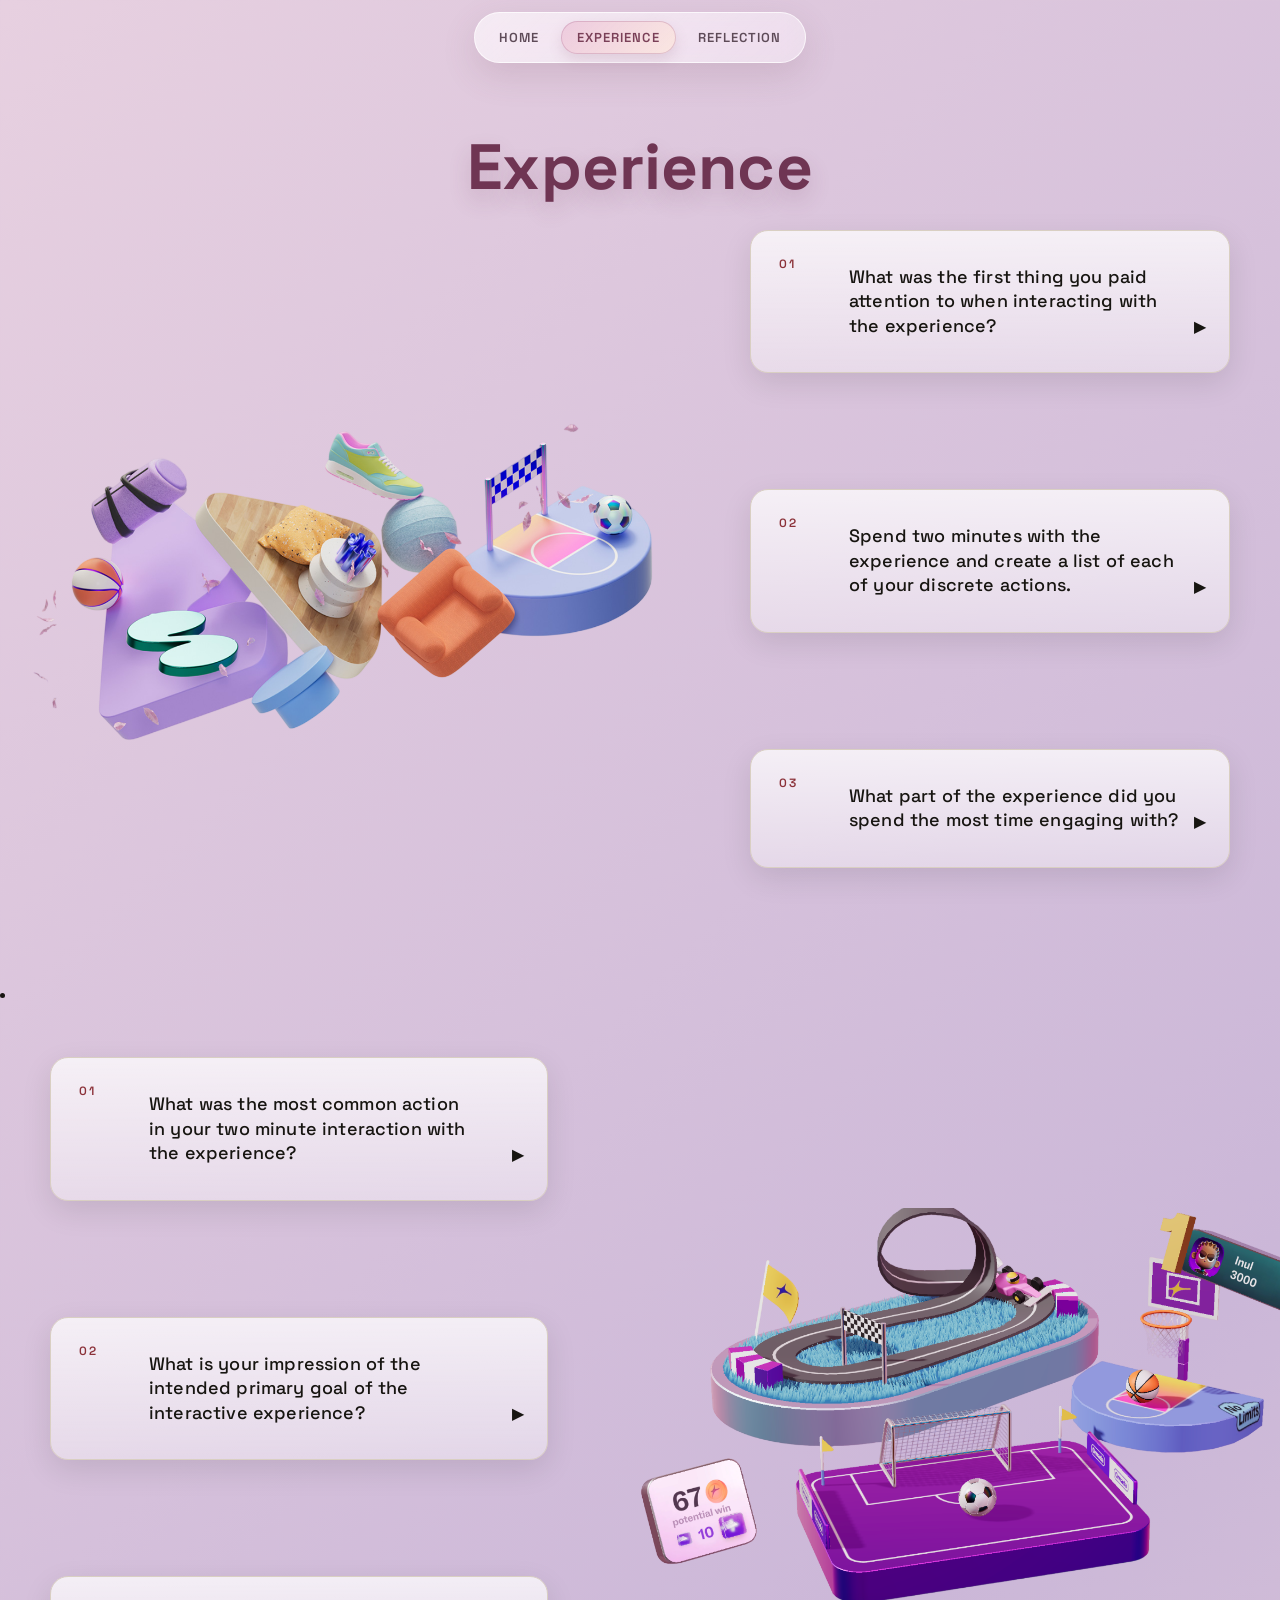
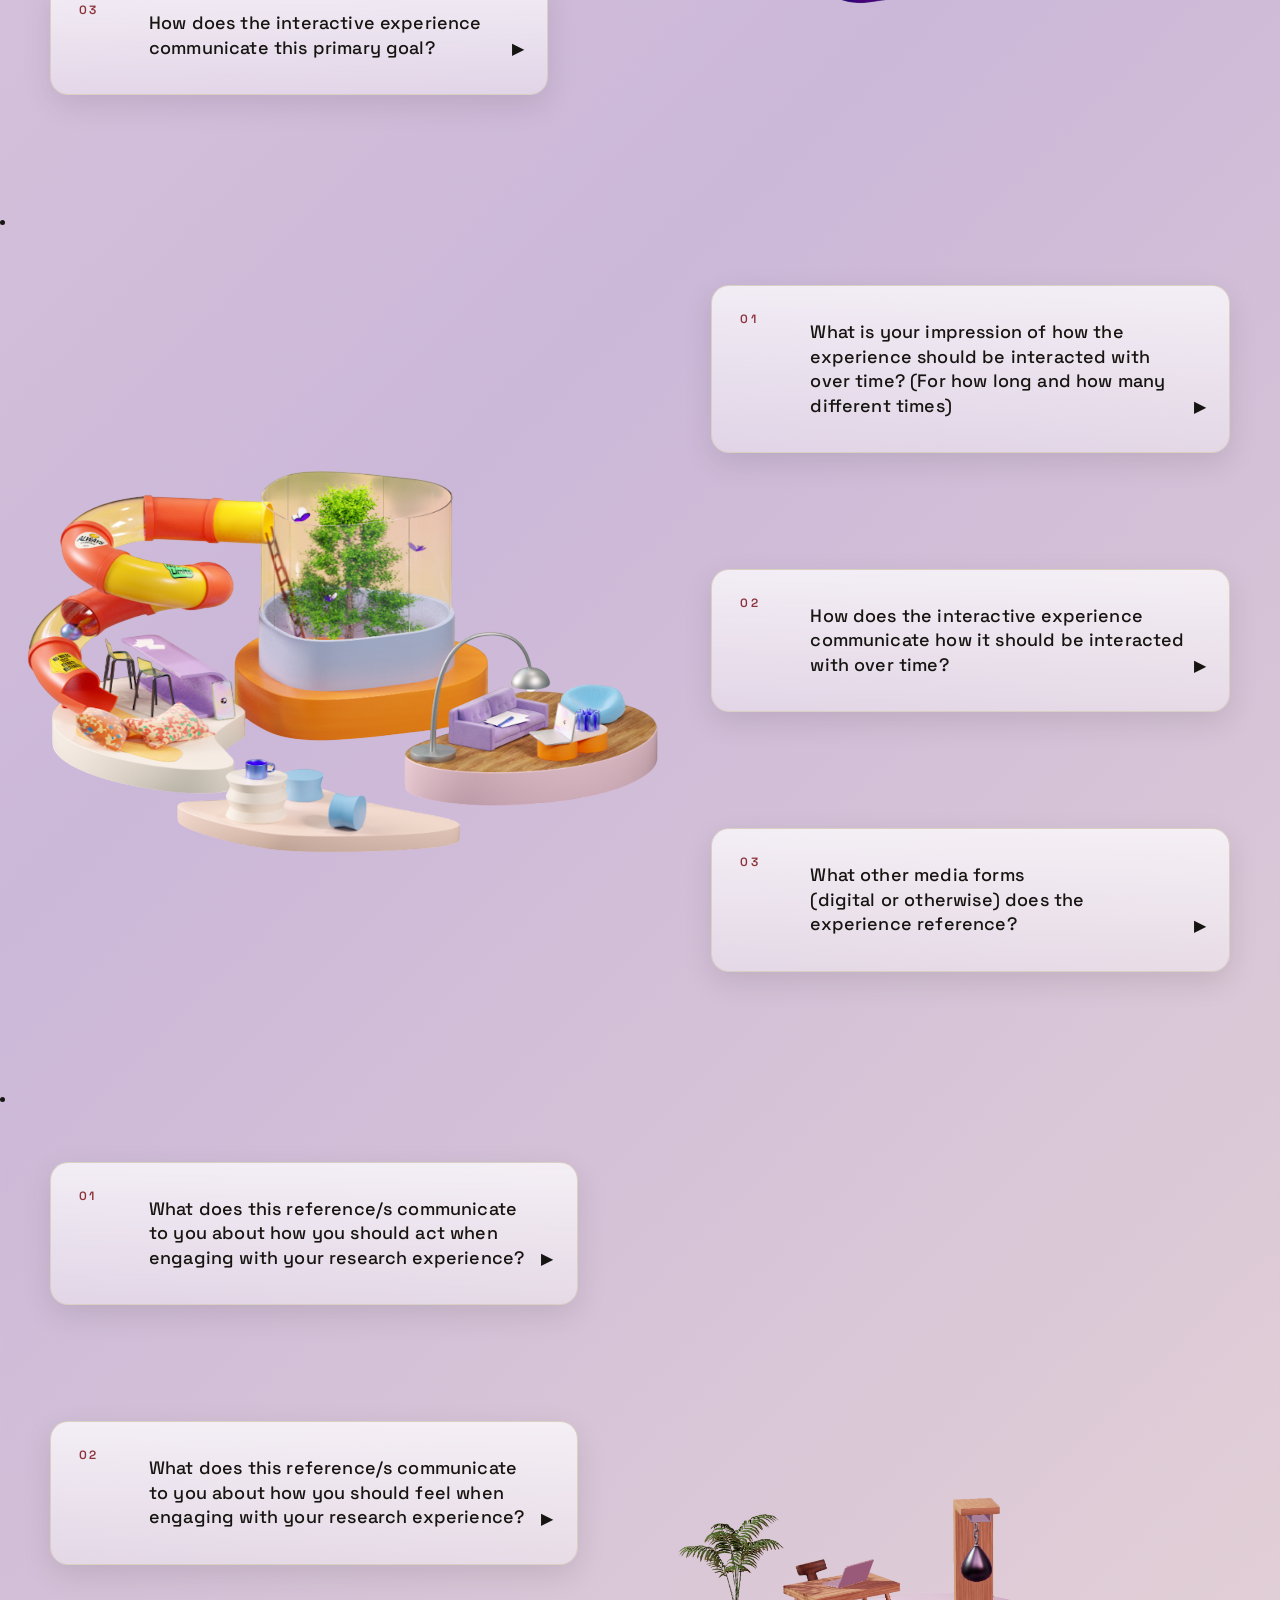
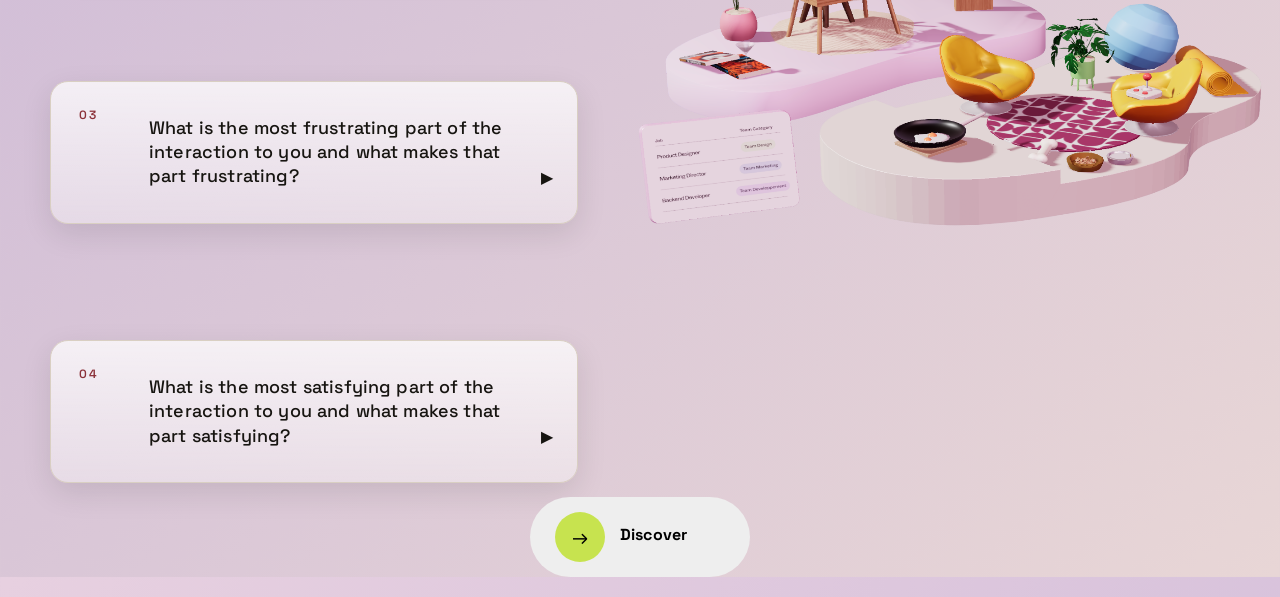
==== experience.html @ 641b205e "hi" ====
<!DOCTYPE html>
<html>
<head>
   <meta charset="UTF-8">
    <meta name="viewport" content="width=device-width, initial-scale=1.0">
    <title>Experience Interacting</title>
    <link rel="icon" href="image.png" type="image/png">
    <link rel="stylesheet" href="reset.css">
    <link rel="stylesheet" href="style.css">
    <link href="https://fonts.googleapis.com/css2?family=Space+Grotesk:wght@300;400;500;600&display=swap" rel="stylesheet">
</head>

<body style="background: linear-gradient(135deg, #e7d0e0, #cbb7d8, #e8d6d6);">
<nav class="navbar">
  <a href="home.html"><b>HOME</b></a>
  <a href="experience.html" class="active"><b>EXPERIENCE</b></a>
  <a href="reflection.html"><b>REFLECTION</b></a>
</nav>
     <section id="questions">
  <h1 style="
    text-align: center; 
    font-size: 64px; 
    margin-bottom: -40px; 
    font-family: 'Space Grotesk', serif; 
    color: #6f3553;
   text-shadow: 0 10px 22px rgba(111, 53, 83, 0.2); ">
    Experience
  </h1>
 
<!--In this section, I designed a list of questions and answers, where every three questions are paired with an image 
placed beside them. After each set of three questions, I used flex-direction: row-reverse to switch the position of the image and text. 
This creates a zigzag layout, which makes the design look cleaner and more visually interesting.-->

<!--I selected these images by taking screenshots from the Luni website. Since my responses are based on this website,
I wanted to include visual examples of its 3D objects to support my answers. 
This not only helps illustrate my analysis more clearly but also enhances the overall level of interaction and engagement for users.-->

  <div style="display: flex; align-items: center; gap: 40 px;">
  <img src="1.png" style="width: 700px; height: 500px;">
<ol class="qa-list">
  <li class="qa-item">
      <details class="qa">
        <summary>
          <h2 style="
            font-size: 18px;">What was the first thing you paid attention to when interacting with the experience?</h2>
        </summary>
                <p style="
                    font-size: 15px;
                    text-align: justify;">The first thing that caught my attention when interacting with the website was the colorful 3D environment on the homepage. The large text “Welcome to the Luni verse” appears behind several small scenes that look like different rooms or spaces representing parts of everyday life. The subtle movements and animations within each area made the environment feel lively and interesting. I was especially drawn to the soft pastel color palette, which creates a calm and pleasant visual atmosphere. The overall design feels imaginative and slightly dreamy, which makes the website look very playful and visually appealing.</p></details></li>
            <li class="qa-item">
                <details class="qa">
                <summary>
           <h2 style="
                    font-size: 18px;">Spend two minutes with the experience and create a list of each of your discrete actions.</h2></summary>
                <p style="
                    font-size: 15px;
                    text-align: justify;">During the first two minutes interacting with the experience, I performed the following actions:
                    
Opened the website and observed the 3D environment on the homepage.
Moved the cursor around to observe the subtle movements of the scene.
Looked closely at different objects placed in each area of the homepage.
Hovered over elements and noticed objects moving or floating.
Scrolled down to explore more parts of the website.
Clicked on the Omada section to explore another environment.
Observed the sports-themed environment, including the racing track and animated car.
Interacted with objects such as the soccer ball and basketball.
Navigated back to the homepage and clicked on the Studio section.
Observed a new environment with dynamic 3D elements such as moving spheres and butterflies.
Interacted with different 3D objects, including clicking on a butterfly and observing changes.
Explored interactive elements such as turning objects on and off.
Scrolled further and noticed the website automatically transitioned to a new section.
Scrolled to the final Career section and observed a playful 3D environment with cute objects.
Interacted with elements such as a frying pan and a punching bag, which responded in an engaging way.</p></details></li>
            <li>
                <details class="qa">
                <summary>
            <h2 style="
                    font-size: 18px;">What part of the experience did you spend the most time engaging with?</h2></summary>
                <p style="
                    font-size: 15px;
                    text-align: justify;">I spent the most time engaging with the interactive animations throughout the website. As the experience is designed in a 3D environment, many objects respond to user interaction, which makes the experience more engaging. I spent a significant amount of time interacting with these 3D elements, observing how they move and react when I hovered over or clicked on them. This aspect of the website encouraged me to explore more and repeat certain interactions multiple times. This suggests that the interactive animations are a key feature designed to capture and maintain user attention.</p></details></li></div>
            <li>
                <div style="display: flex; align-items: center; gap: 40 px; flex-direction:row-reverse;">
  <img src="2.png" style="width: 700px; height: 400px;">
                <ol class="qa-list">
  <li class="qa-item">
                <details class="qa">
                    <summary>
            <h2 style="
                    font-size: 18px;">What was the most common action in your two minute interaction with the experience?</h2></summary>
                <p style="
                    font-size: 15px;
                    text-align: justify;">The most common action during my two-minute interaction was moving the cursor across different parts of the 3D environment to observe how the objects respond. Many elements react to cursor movement by shifting or floating slightly, which encouraged me to continue exploring the scene. Another frequent action was scrolling, as I used it to navigate through the website and reveal new sections, where additional 3D elements would appear and animate as I moved down the page.</p></details></li>
            <li>
                <details class="qa">
                    <summary>
            <h2 style="
                    font-size: 18px;">What is your impression of the intended primary goal of the interactive experience?</h2></summary>
                <p style="
                    font-size: 15px;
                    text-align: justify;">The most common action during my two-minute interaction was moving the cursor across different parts of the 3D environment to observe how the objects respond. Many elements react to cursor movement by shifting or floating slightly, which encouraged me to continue exploring the scene. Another frequent action was scrolling, as I used it to navigate through the website and reveal new sections, where additional 3D elements would appear and animate as I moved down the page.</p></details></li>
            <li>
                <details class="qa">
                    <summary>
            <h2 style="
                    font-size: 18px;">How does the interactive experience communicate this primary goal?</h2></summary>
                <p style="
                    font-size: 15px;
                    text-align: justify;">The interactive experience communicates this goal through the use of visually engaging 3D environments, smooth animations, and visual storytelling. Each section introduces different aspects of the platform, allowing users to explore its features by interacting with 3D objects rather than passively reading text. After engaging with the 3D environments, users are presented with sections of text accompanied by fluid animations, where the typography and visuals appear almost dynamic and lively. This combination of movement, layout, and imagery helps guide users through the platform’s concept and enhances their overall understanding of its purpose.</p>
            </details></li></div>
            <li> 
                  <div style="display: flex; align-items: center; gap: 40 px;">
  <img src="3.png" style="width: 1500px; height: 400px;">
                <ol class="qa-list">
  <li class="qa-item">
                <details class="qa">
                    <summary>
            <h2 style="
                    font-size: 18px;" >What is your impression of how the experience should be interacted with over time? (For how long and how many different times)</h2></summary>
                <p style="
                    font-size: 15px;
                    text-align: justify;">In my opinion, the experience is designed to be used for a short period of time, typically around five to ten minutes. From my experience, the visually appealing interface, including the moving 3D elements and harmonious pastel colors, encourages users to explore the website in one session. However, it seems that the experience does not require frequent revisits, as it mainly functions as an introduction to the platform. I feel that one or two visits are enough for users to fully explore its content.</p></details></li>
            <li>
                <details class="qa">
                    <summary>
            <h2 style="
                    font-size: 18px;">How does the interactive experience communicate how it should be interacted with over time?</h2></summary>
                <p style="
                    font-size: 15px;
                    text-align: justify;">The interactive experience communicates this through its scroll-based structure and linear progression. As users scroll down the page, new sections are revealed sequentially, guiding them to explore the experience in a single session. Users are encouraged to click and interact with different elements in each section, engage with small 3D objects, and then read the related information about the platform. Additionally, the lack of features such as user accounts or regularly updated content suggests that the experience is designed to be explored once rather than repeatedly.</p></details></li>
            <li>
                 <details class="qa">
                    <summary>
            <h2 style="
                    font-size: 18px;" >What other media forms (digital or otherwise) does the experience reference?</h2></summary>
                <p style="
                    font-size: 15px;
                    text-align: justify;">In my opinion, the experience references a variety of media forms, including video games, web-based animations, and digital product advertisements. The 3D environments and interactive elements create a game-like experience, allowing users to interact with objects as if they are playing within a virtual space. At the same time, the smooth animations of both visuals and text resemble common web animation styles found in modern websites. In addition, the overall structure and polished visual presentation of the website reflect a modern product landing page designed to promote a digital application.</p></details></li></div>
            <li>
                  <div style="display: flex; align-items: center; gap: 40 px; flex-direction: row-reverse;">
  <img src="4.png" style="width: 1400px; height: 400px;">
                <ol class="qa-list">
  <li class="qa-item">
                 <details class="qa">
                    <summary>
            <h2 style="
                    font-size: 18px;">What does this reference/s communicate to you about how you should act when engaging with your research experience?</h2></summary>
                <p style="
                    font-size: 15px;
                    text-align: justify;">These references suggest that I should interact with the experience in an active and exploratory way. The game-like elements encourage me to click, move the cursor, and interact with different 3D objects. Meanwhile, the web animation style leads me to scroll and observe how the content and concept change as I scroll up and down the page. At the same time, the structure of product advertisements also encourages me to read, explore, and understand the information about the interactive web project.</p></details></li>
            <li>
                 <details class="qa">
                    <summary>
            <h2 style="
                    font-size: 18px;">What does this reference/s communicate to you about how you should feel when engaging with your research experience?</h2></summary>
                <p style="
                    font-size: 15px;
                    text-align: justify;">These references suggest that I should feel curious, excited, and engaged while interacting with the experience. The game-like elements make me feel excited and curious, as exploring one section encourages me to move to another to discover more interesting features. The web animation style makes me feel satisfied and impressed, as the smooth movements and soft visuals create a light and almost dreamlike atmosphere, as if I am floating in the clouds. In addition, the structure of a modern product landing page makes me feel interested and confident in the platform, as it presents information in a clear, polished, and visually appealing way.</p></details></li>
            <li>
                 <details class="qa">
                    <summary>
            <h2 style="
                    font-size: 18px;">What is the most frustrating part of the interaction to you and what makes that part frustrating?</h2></summary>
                <p style="
                    font-size: 15px;
                    text-align: justify;">One of the most annoying aspects of interaction is scroll sensitivity. The site responds very quickly to scrolling input, which sometimes causes the page to move to the next section too suddenly. As a result, I sometimes missed important details or didn't have enough time to fully explore the previous section before moving on to another experience. This made the interaction feel a bit rushed and reduced my ability to fully engage with certain elements.</p></details></li>
            <li>
                 <details class="qa">
                    <summary>
            <h2 style="
                    font-size: 18px;">What is the most satisfying part of the interaction to you and what makes that part satisfying?</h2></summary>
                <p style="
                    font-size: 15px;
                    text-align: justify;">The most satisfying part of the experience is the visual design of the site, especially the use of 3D elements and smooth animations. Carefully designed 3D objects, combined with soothing pastel colors, create a vibrant and visually pleasing environment. Smooth movements and responsive interactions make designs vibrant and engaging, enhancing the overall user experience. This strong visual design makes the website fun to explore and leaves a lasting impression.</p></details></li></div>
        </ol>

        <div style="display: flex;
        justify-content: center;
        margin-top: -100px; ">
<a href="reflection.html" class="luni-btn">
  <!-- icon -->
  <div class="icon">
    →
  </div>
  <!-- text -->
  <div class="content", align-items: center; >
    <span class="text-1"><b>Discover</b> </span>
    <span class="text-2">Enter → </span>
  </div>
</a>
</div>

</body>
</html>
---- style.css ----
*,
*::before,
*::after {
  box-sizing: border-box;
}

:root {
  color-scheme: light;
  --bg: #d8deef;
  --surface: #fbf8f3;
  --ink: #171511;
  --muted: #635d55;
  --hairline: #d9cfc2;
  --hairline-strong: #c4b8a9;
  --accent: #8b3139;
  --accent-soft: rgba(139, 49, 57, 0.1);
  --shadow-soft: 0 12px 36px rgba(41, 23, 11, 0.08);
}

.img-box{
  position: relative;
  width: 100%;
  height: 800px;
  overflow: hidden;
  border-radius: 20px;
  margin: 30px 0px 30px;
}

.img-box img{
  position: absolute;
  width: 100%;
  height: 100%;
  object-fit: cover;

  opacity: 0;
  animation: fade 8s infinite;
}

/* delay */
.img-box img:nth-child(1){ animation-delay: 0s; }
.img-box img:nth-child(2){ animation-delay: 2s; }
.img-box img:nth-child(3){ animation-delay: 4s; }
.img-box img:nth-child(4){ animation-delay: 6s; }

/* animation fade */
@keyframes fade{
  0%{ opacity: 0; }
  10%{ opacity: 1; }
  25%{ opacity: 1; }
  35%{ opacity: 0; }
  100%{ opacity: 0; }
}

/* CARD */
.qa-list li{
  counter-increment: item;
  position: relative;
  background: rgba(255,255,255,0.7);
  padding: 30px;
  border-radius: 25px;
  margin-bottom:40px;

  box-shadow: 0 10px 30px rgba(0,0,0,0.1);
}
/*01 */
.qa-list li::before{
  content: "0" counter(item);
  position: absolute;
  left: 20px;
  top: 20px;
  font-weight: bold;
  color: #8b3a3a;
}
/* DETAILS */
.qa{
  position: relative;
}
/* SUMMARY */
.qa summary{
  list-style: none;
  cursor: pointer;
  position: relative;
}
.qa summary::-webkit-details-marker{
  display: none;
}
/* MŨI TÊN ▶ */
.qa summary::after{
  content: "▶";
  position: absolute;
  right: -5px;
  bottom: -2px;

  transition: transform 0.3s ease;
}
/* khi mở → xoay xuống */
.qa[open] summary::after{
  transform: rotate(90deg);
}
/* khi mở */
.qa[open] p{
  max-height: 500px; /* đủ lớn */
  margin-top: 15px;
}

body {
  margin: 0;
  background:
    radial-gradient(circle at 9% 8%, rgba(184, 204, 236, 0.72) 0%, rgba(184, 204, 236, 0) 46%),
    radial-gradient(circle at 92% 10%, rgba(239, 204, 233, 0.66) 0%, rgba(239, 204, 233, 0) 44%),
    radial-gradient(circle at 78% 88%, rgba(204, 184, 232, 0.58) 0%, rgba(204, 184, 232, 0) 48%),
    radial-gradient(circle at 14% 92%, rgba(235, 218, 207, 0.56) 0%, rgba(235, 218, 207, 0) 50%),
    var(--bg);
  color: var(--ink);
  font-family: "Space Grotesk", "Segoe UI", sans-serif;
  line-height: 1.62;
  letter-spacing: 0.01em;
}

img {
  max-width: 100%;
  display: block;
}

.site-header {
  position: sticky;
  top: 0;
  z-index: 20;
  backdrop-filter: blur(10px);
  background: linear-gradient(180deg, rgba(216, 222, 239, 0.96), rgba(216, 222, 239, 0.78) 70%, rgba(216, 222, 239, 0));
}

.brand {
  text-align: right;
  padding: 28px 56px 14px;
  font-weight: 600;
  letter-spacing: 0.08em;
  font-size: 24px;
  color: #2a2118;
}

.wrap {
  width: min(1080px, 100%);
  margin: 0 auto;
  padding: 20px 56px 64px;
}

.hero {
  position: relative;
  isolation: isolate;
  display: grid;
  grid-template-columns: minmax(180px, 230px) 1fr;
  gap: 42px;
  align-items: center;
  padding: 20px 30px;
  margin-bottom: 56px;
  border: 1px solid var(--hairline);
  border-radius: 25px;
  background: linear-gradient(180deg, rgba(255, 255, 255, 0.72), rgba(255, 255, 255, 0.42));
  box-shadow: var(--shadow-soft);
  overflow: hidden;
}

.hero::after {
  content: "";
  position: absolute;
  inset: auto -80px -110px auto;
  width: 260px;
  height: 260px;
  border-radius: 50%;
  background: radial-gradient(circle, var(--accent-soft) 0%, rgba(139, 49, 57, 0) 72%);
  z-index: -1;
}

.hero-media {
  width: 196px;
  aspect-ratio: 1 / 1;
  border: 1px solid var(--hairline);
  border-radius: 22px;
  display: grid;
  place-items: center;
  background: linear-gradient(180deg, #ffffff, #f4eee6);
  box-shadow: inset 0 1px 0 rgba(255, 255, 255, 0.75);
  margin: 0 auto;
}

.hero-media img {
  width: 196px;
  height: 196px;
  border-radius: 22px ;
  filter: drop-shadow(0 6px 14px rgba(0, 0, 0, 0.12));
}

.eyebrow {
  text-transform: uppercase;
  letter-spacing: 0.22em;
  font-size: 11px;
  font-weight: 500;
  color: var(--accent);
  margin: 0 0 10px;
}

.h1 {
  font-family: "Newsreader", serif;
  font-size: clamp(34px, 4.2vw, 58px);
  line-height: 1.06;
  font-weight: 400;
  margin: 0 0 14px;
  text-wrap: balance;
}

.sub {
  margin: 0;
  color: var(--muted);
  max-width: 62ch;
  font-size: clamp(16px, 1.8vw, 19px);
}

.qa-list {
  list-style: none;
  counter-reset: qa;
  padding: 0;
  margin: 0 0 64px;
  display: grid;
  gap: 16px;
}

.qa-list li {
  position: relative;
  counter-increment: qa;
  padding: 24px 28px 24px 88px;
  border: 1px solid var(--hairline);
  border-radius: 18px;
  background: linear-gradient(180deg, rgba(255, 255, 255, 0.74), rgba(255, 255, 255, 0.38));
  transition: transform 180ms ease, border-color 180ms ease, box-shadow 180ms ease;
  margin: 50px;
}

.qa-list li::before {
  content: counter(qa, decimal-leading-zero);
  position: absolute;
  left: 28px;
  top: 24px;
  font-size: 12px;
  font-weight: 600;
  letter-spacing: 0.18em;
  color: var(--accent);
}

.qa-list h2 {
  font-size: clamp(17px, 1.95vw, 21px);
  line-height: 1.36;
  font-weight: 500;
  margin: 10px;
  text-wrap: pretty;
}

.qa-list p {
  max-width: 800px;
  margin: 10px;
  color: var(--muted);
  max-width: 72ch;
}

@media (hover: hover) {
  .qa-list li:hover {
    transform: translateY(-2px);
    border-color: var(--hairline-strong);
    box-shadow: 0 10px 26px rgba(35, 20, 8, 0.08);
  }
}

.site-footer {
  display: grid;
  grid-template-columns: repeat(2, minmax(0, 1fr));
  gap: 32px;
  padding: 24px 28px;
  border: 1px solid var(--hairline);
  border-radius: 18px;
  background: linear-gradient(180deg, rgba(255, 255, 255, 0.68), rgba(255, 255, 255, 0.38));
  font-size: 12px;
  color: var(--muted);
}

.site-footer p {
  margin: 6px 0;
  text-transform: uppercase;
  letter-spacing: 0.1em;
}

.footer-left p:first-child,
.footer-right p:first-child {
  color: var(--ink);
}

@media (max-width: 920px) {
  .brand {
    padding: 24px 24px 10px;
    font-size: 22px;
  }

  .wrap {
    padding: 12px 24px 44px;
  }

  .hero {
    grid-template-columns: 1fr;
    gap: 24px;
    padding: 30px 24px;
  }

  .hero-media {
    width: 160px;
    margin: 0;
  }

  .qa-list li {
    padding: 20px 20px 20px 68px;
  }

  .qa-list li::before {
    left: 20px;
    top: 20px;
  }
}

@media (max-width: 560px) {
  .brand {
    padding: 18px 16px 8px;
    font-size: 20px;
    letter-spacing: 0.06em;
  }

  .wrap {
    padding: 10px 16px 34px;
  }

  .hero {
    margin-bottom: 34px;
    padding: 24px 18px;
    border-radius: 20px;
  }

  .hero-media {
    width: 136px;
    border-radius: 18px;
  }

  .hero-media img {
    width: 70px;
    height: 70px;
  }

  .eyebrow {
    font-size: 10px;
    margin-bottom: 10px;
  }

  h1 {
    font-size: clamp(30px, 11vw, 44px);
  }

  .sub {
    font-size: 15px;
  }

  .qa-list {
    gap: 12px;
    margin-bottom: 46px;
  }

  .qa-list li {
    padding: 18px 16px 18px 58px;
    border-radius: 14px;
  }

  .qa-list li::before {
    left: 16px;
    top: 18px;
    font-size: 11px;
  }

  .qa-list h2 {
    font-size: 17px;
  }
}

.luni-btn{
  position: relative;
  display: flex;
  align-items: center;
  gap: 15px;
  min-width: 220px;
  padding: 15px 25px;
  border-radius: 50px;
  background: #eee;
  text-decoration: none;
  color: black;
  width: fit-content;
  overflow: hidden;
  cursor: pointer;
  transition: all 0.4s ease;
}

/* ICON */
.icon{
  width: 50px;
  height: 50px;
  border-radius: 50%;

  background: #c7e34f;
  display: flex;
  align-items: center;
  justify-content: center;

  font-size: 20px;

  transition: transform 0.4s ease;
  will-change: transform;
}

/* TEXT */
.content{
  position: relative;
  height: 30px;
}

/* TEXT CHUNG */
.content span{
  position: absolute;
  left: 0;
  top: 0;
  transition: all 0.4s ease;
  white-space: nowrap;
}

/* TEXT BAN ĐẦU */
.text-1{
  opacity: 1;
}

/* TEXT HOVER */
.text-2{
  opacity: 0;
  transform: translateY(100%);
}

/* HOVER */
.luni-btn:hover{
  background: #c7e34f;
}

.luni-btn:hover .icon{
  transform: translateX(100%);
  opacity: 0%;
}

/* text bay lên */
.luni-btn:hover .text-1{
  opacity: 0;
  transform: translateY(-100%);
}

/* text mới hiện */
.luni-btn:hover .text-2{
  opacity: 1;
  transform: translateY(0);
}

/* click effect */
.luni-btn:active{
  transform: scale(0.97);
}

@keyframes fadeIn{
  from{
    opacity: 0;
  }
  to{
    opacity: 1;
  }
}

/* layout ngang */
.qa-item{
  display: flex;
  justify-content: space-between;
  align-items: flex-start;
  gap: 20px;
  margin-bottom: 20px;
}

/* text */
.qa-content{
  flex: 1;
}

/* số */
.qa-number{
  font-size: 14px;
  color: #a44;
  margin-bottom: 5px;
  display: block;
}

/* ảnh */
.qa-img{
  width: 120px;
  height: auto;
}

/* NAVBAR STYLING */
.navbar {
  position: sticky;
  top: 12px;
  z-index: 100;
  width: fit-content;
  margin: 12px auto 24px;
  padding: 8px;
  display: flex;
  align-items: center;
  justify-content: center;
  gap: 6px;
  border-radius: 999px;
  background: linear-gradient(135deg, rgba(255, 255, 255, 0.62), rgba(255, 255, 255, 0.4));
  border: 1px solid rgba(255, 255, 255, 0.72);
  backdrop-filter: blur(12px) saturate(130%);
  box-shadow: 0 12px 34px rgba(118, 73, 96, 0.16);
}

.navbar a {
  text-decoration: none;
  font-size: 13px;
  font-weight: 600;
  letter-spacing: 0.08em;
  color: #5e4b58;
  padding: 10px 16px;
  border-radius: 999px;
  line-height: 1;
  transition: color 0.25s ease, background-color 0.25s ease, transform 0.25s ease, box-shadow 0.25s ease;
}

.navbar a b {
  font-weight: 600;
}

.navbar a::after {
  content: none;
}

.navbar a:hover {
  color: #7a4058;
  background: rgba(236, 205, 224, 0.52);
  transform: translateY(-1px);
}

.navbar a.active {
  color: #7a4058;
  background: linear-gradient(135deg, rgba(232, 180, 205, 0.55), rgba(255, 233, 216, 0.62));
  box-shadow: inset 0 0 0 1px rgba(170, 105, 142, 0.3), 0 6px 14px rgba(128, 78, 105, 0.16);
}

/*REFLECTION PAGE*/
.reflection-page {
  width: min(1120px, calc(100% - 56px));
  margin: 0 auto 72px;
  display: grid;
  gap: 22px;
}

.reflection-hero {
  padding: clamp(26px, 4vw, 40px);
  border-radius: 26px;
  border: 1px solid rgba(255, 255, 255, 0.7);
  background: linear-gradient(145deg, rgba(255, 255, 255, 0.68), rgba(255, 255, 255, 0.42));
  box-shadow: 0 16px 38px rgba(106, 66, 93, 0.16);
}

.reflection-kicker {
  margin: 0 0 10px;
  font-size: 12px;
  letter-spacing: 0.2em;
  text-transform: uppercase;
  color: #8c5372;
}

.reflection-hero h1 {
  margin: 0 0 14px;
  font-size: clamp(42px, 7vw, 68px);
  line-height: 0.95;
  color: #6f3553;
  text-shadow: 0 10px 22px rgba(111, 53, 83, 0.2);
}

.reflection-lead {
  margin: 0;
  max-width: 72ch;
  text-align: justify;
  font-size: 16px;
  color: #2f2630;
}

.reflection-media {
  display: grid;
  grid-template-columns: repeat(3, minmax(0, 1fr));
  gap: 18px;
}

.media-card {
  padding: 14px;
  border-radius: 18px;
  border: 1px solid rgba(255, 255, 255, 0.65);
  background: linear-gradient(145deg, rgba(255, 255, 255, 0.7), rgba(255, 255, 255, 0.4));
  box-shadow: 0 10px 24px rgba(104, 63, 92, 0.12);
}

.media-card video {
  width: 100%;
  aspect-ratio: 4 / 5;
  object-fit: cover;
  border-radius: 12px;
  display: block;
}

.media-card p {
  margin: 10px 4px 2px;
  font-size: 13px;
  letter-spacing: 0.04em;
  text-transform: uppercase;
  color: #6a4d62;
}

.reflection-notes {
  display: grid;
  grid-template-columns: repeat(2, minmax(0, 1fr));
  gap: 18px;
}

.reflection-card {
  padding: 22px 24px;
  border-radius: 20px;
  border: 1px solid rgba(255, 255, 255, 0.7);
  background: linear-gradient(145deg, rgba(255, 255, 255, 0.78), rgba(255, 255, 255, 0.5));
  box-shadow: 0 12px 26px rgba(102, 63, 87, 0.14);
}

.reflection-card h2 {
  margin: 0 0 10px;
  font-size: clamp(19px, 2.5vw, 24px);
  color: #5f3454;
}

.reflection-card p {
  margin: 0;
  text-align: justify;
  font-size: 15px;
  color: #30272f;
}

.reflection-card--wide {
  grid-column: 1 / -1;
}
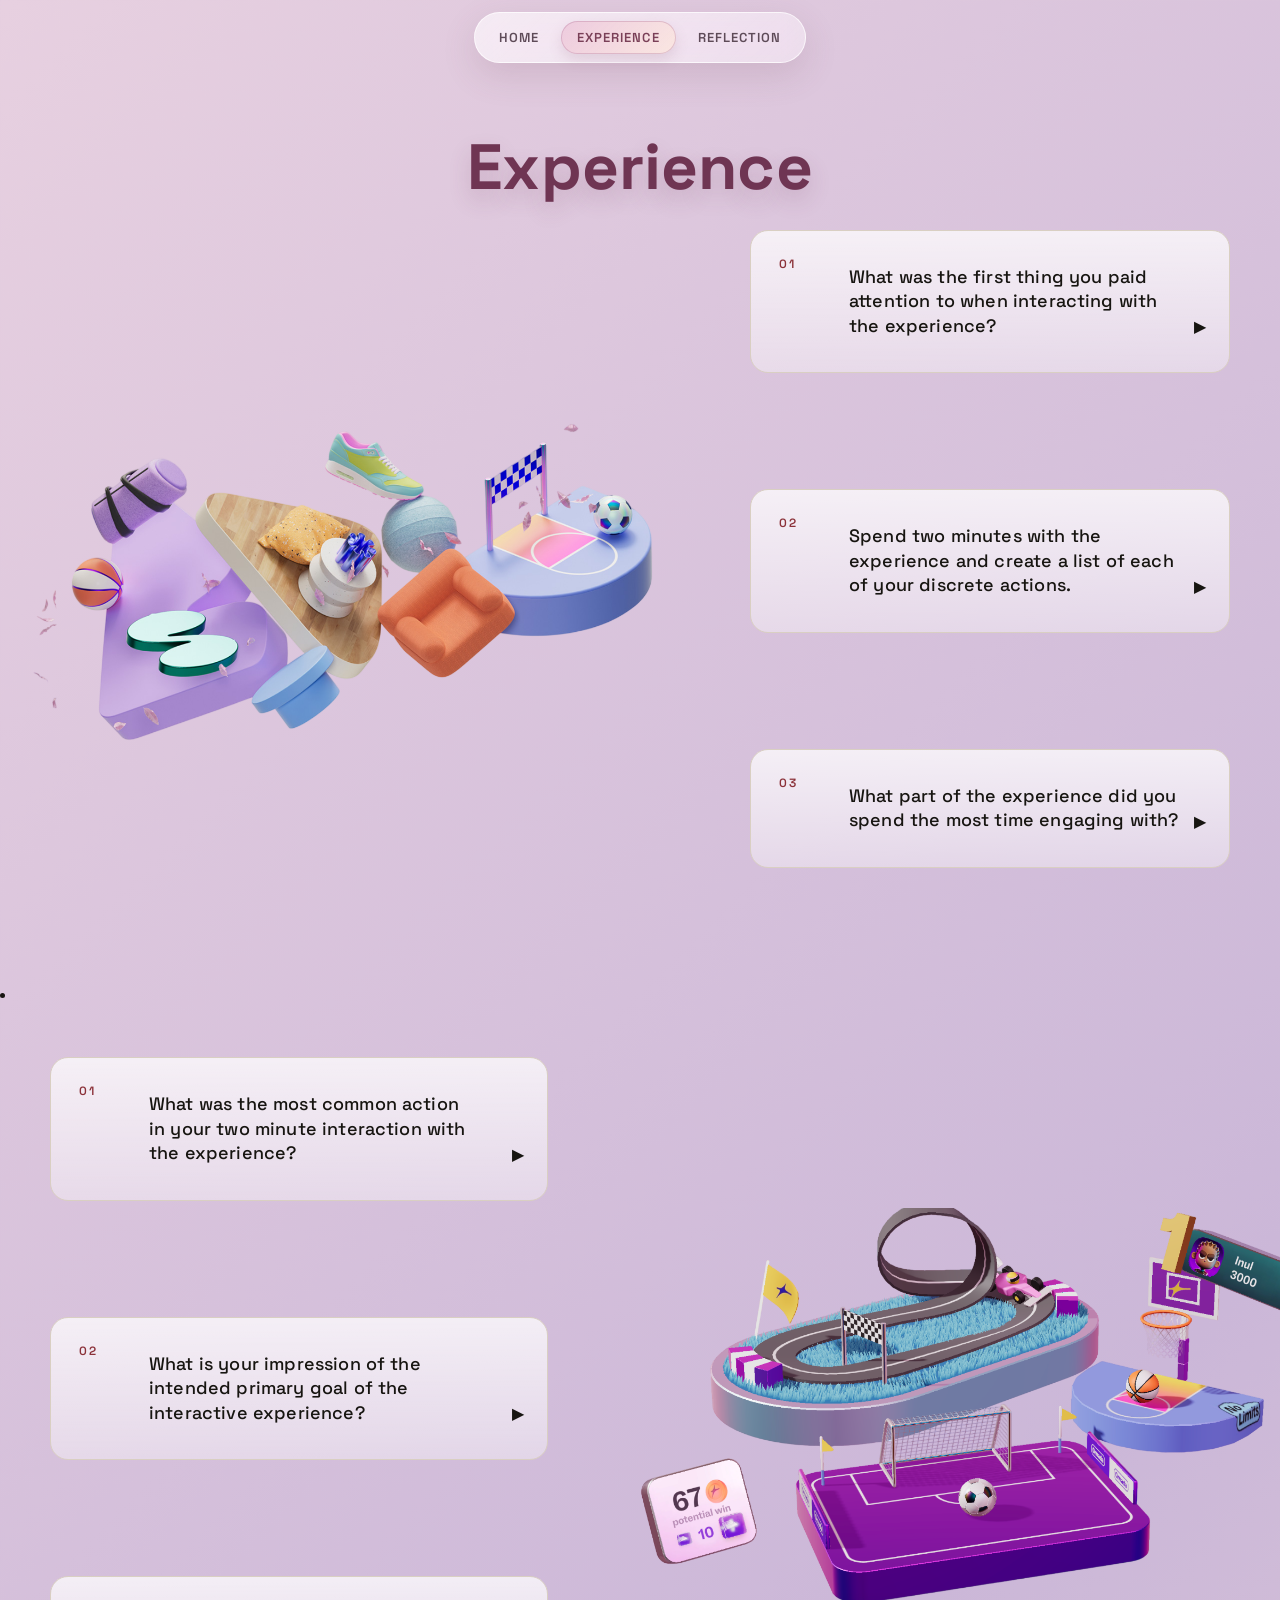
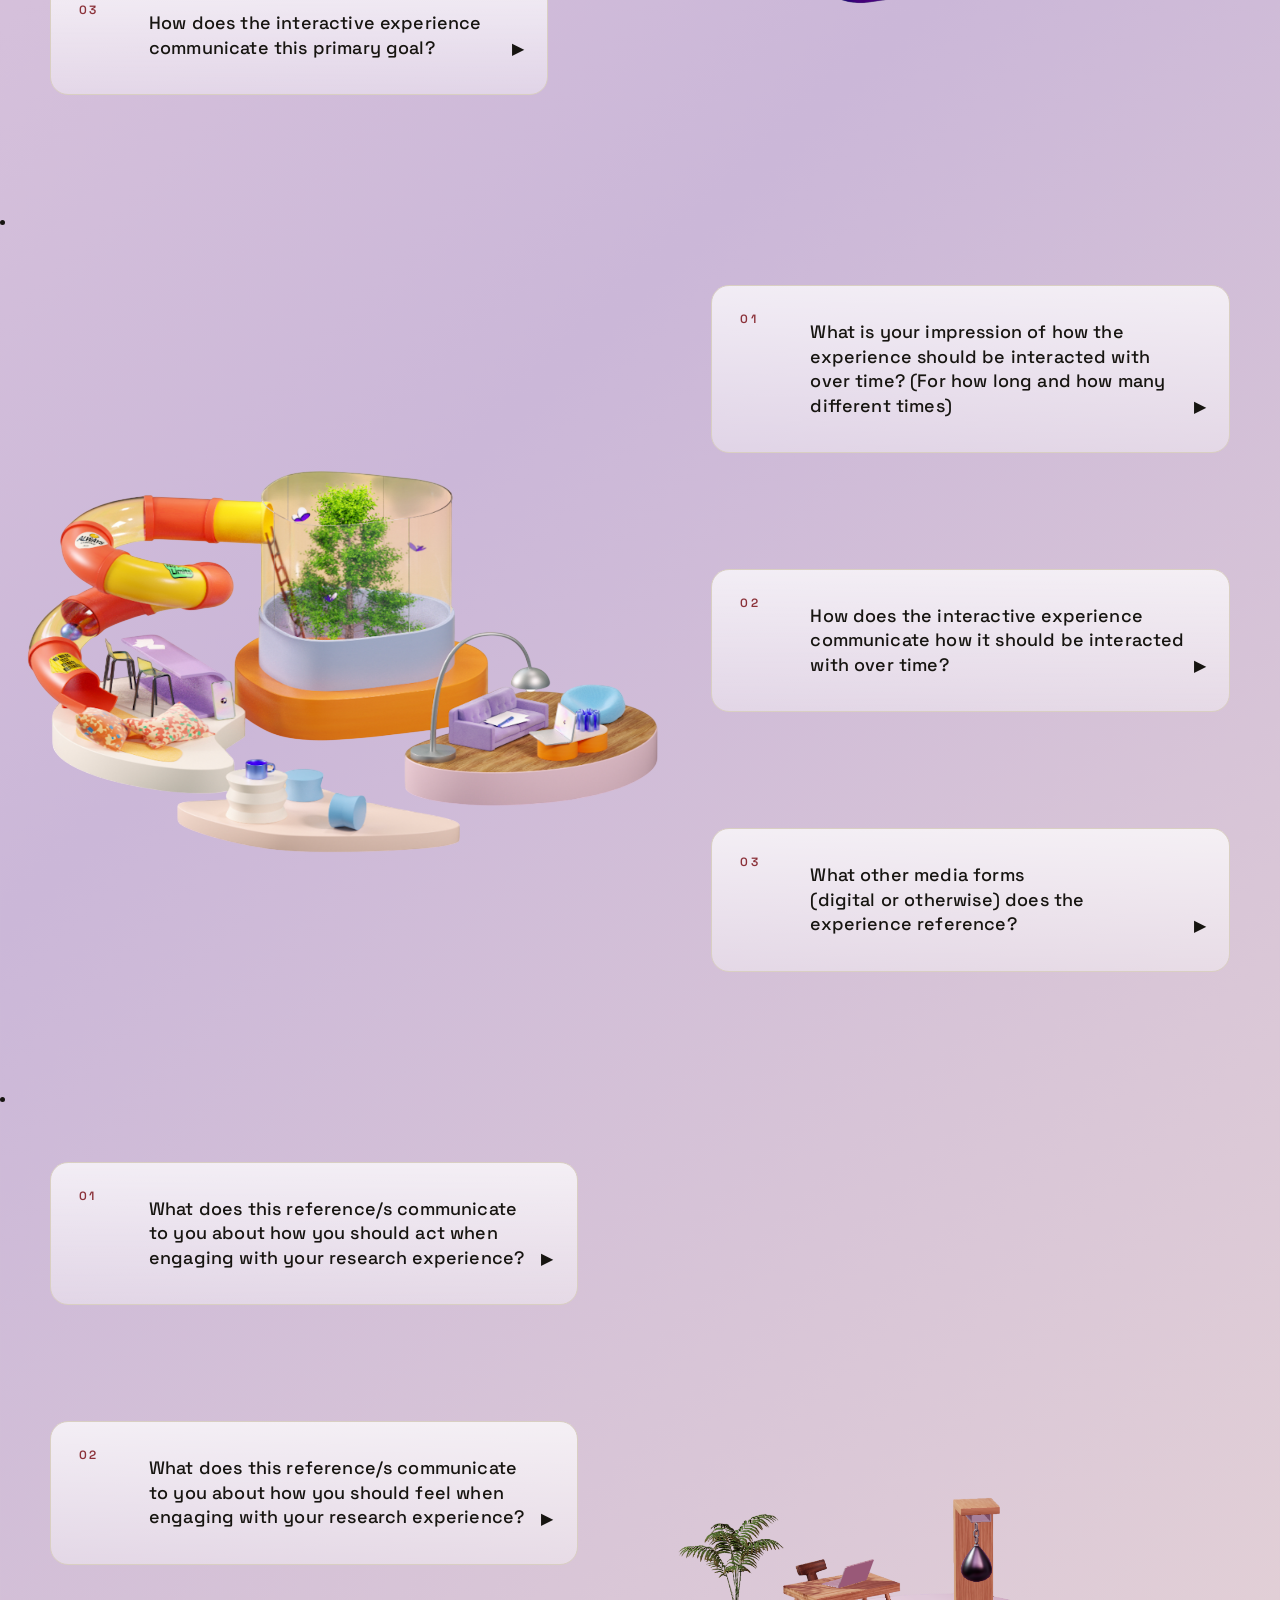
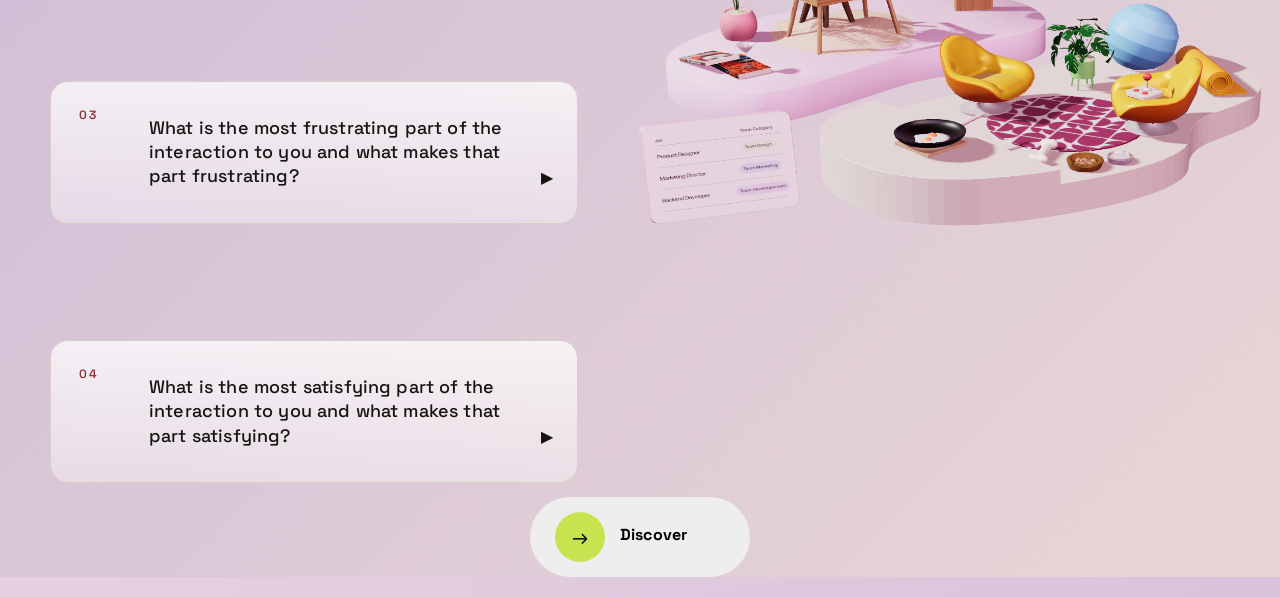
==== commit 34c8694d: "m" ====
--- a/experience.html
+++ b/experience.html
@@ -12,7 +12,7 @@
 
 <body style="background: linear-gradient(135deg, #e7d0e0, #cbb7d8, #e8d6d6);">
 <nav class="navbar">
-  <a href="home.html"><b>HOME</b></a>
+  <a href="index.html"><b>HOME</b></a>
   <a href="experience.html" class="active"><b>EXPERIENCE</b></a>
   <a href="reflection.html"><b>REFLECTION</b></a>
 </nav>
@@ -178,11 +178,11 @@
         justify-content: center;
         margin-top: -100px; ">
 <a href="reflection.html" class="luni-btn">
-  <!-- icon -->
+
   <div class="icon">
     →
   </div>
-  <!-- text -->
+
   <div class="content", align-items: center; >
     <span class="text-1"><b>Discover</b> </span>
     <span class="text-2">Enter → </span>
--- a/style.css
+++ b/style.css
@@ -24,7 +24,6 @@
   height: 800px;
   overflow: hidden;
   border-radius: 20px;
-  margin: 30px 0px 30px;
 }
 
 .img-box img{
@@ -36,6 +35,11 @@
   opacity: 0;
   animation: fade 8s infinite;
 }
+
+/*I added an automatic slideshow effect that transitions between the images. I chose this effect because 
+t makes the section more dynamic and engaging, rather than showing static images. It also reflects the interactive nature of the Luni website,
+where movement and animation play an important role in the user experience. At the same time, 
+I kept the transition simple to ensure that it does not distract users or reduce readability.*/
 
 /* delay */
 .img-box img:nth-child(1){ animation-delay: 0s; }
@@ -52,57 +56,6 @@
   100%{ opacity: 0; }
 }
 
-/* CARD */
-.qa-list li{
-  counter-increment: item;
-  position: relative;
-  background: rgba(255,255,255,0.7);
-  padding: 30px;
-  border-radius: 25px;
-  margin-bottom:40px;
-
-  box-shadow: 0 10px 30px rgba(0,0,0,0.1);
-}
-/*01 */
-.qa-list li::before{
-  content: "0" counter(item);
-  position: absolute;
-  left: 20px;
-  top: 20px;
-  font-weight: bold;
-  color: #8b3a3a;
-}
-/* DETAILS */
-.qa{
-  position: relative;
-}
-/* SUMMARY */
-.qa summary{
-  list-style: none;
-  cursor: pointer;
-  position: relative;
-}
-.qa summary::-webkit-details-marker{
-  display: none;
-}
-/* MŨI TÊN ▶ */
-.qa summary::after{
-  content: "▶";
-  position: absolute;
-  right: -5px;
-  bottom: -2px;
-
-  transition: transform 0.3s ease;
-}
-/* khi mở → xoay xuống */
-.qa[open] summary::after{
-  transform: rotate(90deg);
-}
-/* khi mở */
-.qa[open] p{
-  max-height: 500px; /* đủ lớn */
-  margin-top: 15px;
-}
 
 body {
   margin: 0;
@@ -118,33 +71,16 @@
   letter-spacing: 0.01em;
 }
 
-img {
-  max-width: 100%;
-  display: block;
-}
-
-.site-header {
-  position: sticky;
-  top: 0;
-  z-index: 20;
-  backdrop-filter: blur(10px);
-  background: linear-gradient(180deg, rgba(216, 222, 239, 0.96), rgba(216, 222, 239, 0.78) 70%, rgba(216, 222, 239, 0));
-}
-
-.brand {
-  text-align: right;
-  padding: 28px 56px 14px;
-  font-weight: 600;
-  letter-spacing: 0.08em;
-  font-size: 24px;
-  color: #2a2118;
-}
-
 .wrap {
   width: min(1080px, 100%);
   margin: 0 auto;
   padding: 20px 56px 64px;
 }
+
+/*
+The hero section uses a grid layout to place the image and text side by side, creating a clear and balanced design. 
+The soft colours, rounded corners, and subtle shadows are inspired by the Luni website, but simplified to maintain readability and usability.
+*/
 
 .hero {
   position: relative;
@@ -192,30 +128,7 @@
   filter: drop-shadow(0 6px 14px rgba(0, 0, 0, 0.12));
 }
 
-.eyebrow {
-  text-transform: uppercase;
-  letter-spacing: 0.22em;
-  font-size: 11px;
-  font-weight: 500;
-  color: var(--accent);
-  margin: 0 0 10px;
-}
-
-.h1 {
-  font-family: "Newsreader", serif;
-  font-size: clamp(34px, 4.2vw, 58px);
-  line-height: 1.06;
-  font-weight: 400;
-  margin: 0 0 14px;
-  text-wrap: balance;
-}
-
-.sub {
-  margin: 0;
-  color: var(--muted);
-  max-width: 62ch;
-  font-size: clamp(16px, 1.8vw, 19px);
-}
+
 
 .qa-list {
   list-style: none;
@@ -270,59 +183,27 @@
     box-shadow: 0 10px 26px rgba(35, 20, 8, 0.08);
   }
 }
-
-.site-footer {
-  display: grid;
-  grid-template-columns: repeat(2, minmax(0, 1fr));
-  gap: 32px;
-  padding: 24px 28px;
-  border: 1px solid var(--hairline);
-  border-radius: 18px;
-  background: linear-gradient(180deg, rgba(255, 255, 255, 0.68), rgba(255, 255, 255, 0.38));
-  font-size: 12px;
-  color: var(--muted);
-}
-
-.site-footer p {
-  margin: 6px 0;
-  text-transform: uppercase;
-  letter-spacing: 0.1em;
-}
-
-.footer-left p:first-child,
-.footer-right p:first-child {
-  color: var(--ink);
-}
-
-@media (max-width: 920px) {
-  .brand {
-    padding: 24px 24px 10px;
-    font-size: 22px;
-  }
-
-  .wrap {
-    padding: 12px 24px 44px;
-  }
-
-  .hero {
-    grid-template-columns: 1fr;
-    gap: 24px;
-    padding: 30px 24px;
-  }
-
-  .hero-media {
-    width: 160px;
-    margin: 0;
-  }
-
-  .qa-list li {
-    padding: 20px 20px 20px 68px;
-  }
-
-  .qa-list li::before {
-    left: 20px;
-    top: 20px;
-  }
+/* SUMMARY */
+.qa summary{
+  list-style: none;
+  cursor: pointer;
+  position: relative;
+}
+.qa summary::-webkit-details-marker{
+  display: none;
+}
+/* MŨI TÊN ▶ */
+.qa summary::after{
+  content: "▶";
+  position: absolute;
+  right: -5px;
+  bottom: -2px;
+
+  transition: transform 0.3s ease;
+}
+/* khi mở → xoay xuống */
+.qa[open] summary::after{
+  transform: rotate(90deg);
 }
 
 @media (max-width: 560px) {
@@ -426,7 +307,7 @@
   height: 30px;
 }
 
-/* TEXT CHUNG */
+/* COMBINE TEXT */
 .content span{
   position: absolute;
   left: 0;
@@ -435,7 +316,7 @@
   white-space: nowrap;
 }
 
-/* TEXT BAN ĐẦU */
+/* FIRST TEXT */
 .text-1{
   opacity: 1;
 }
@@ -456,13 +337,13 @@
   opacity: 0%;
 }
 
-/* text bay lên */
+/* text */
 .luni-btn:hover .text-1{
   opacity: 0;
   transform: translateY(-100%);
 }
 
-/* text mới hiện */
+/* new text appear */
 .luni-btn:hover .text-2{
   opacity: 1;
   transform: translateY(0);
@@ -482,33 +363,10 @@
   }
 }
 
-/* layout ngang */
-.qa-item{
-  display: flex;
-  justify-content: space-between;
-  align-items: flex-start;
-  gap: 20px;
-  margin-bottom: 20px;
-}
-
-/* text */
-.qa-content{
-  flex: 1;
-}
-
-/* số */
-.qa-number{
-  font-size: 14px;
-  color: #a44;
-  margin-bottom: 5px;
-  display: block;
-}
-
-/* ảnh */
-.qa-img{
-  width: 120px;
-  height: auto;
-}
+
+/*The navigation bar is designed to be minimal in order to keep the website clear and easy to use. 
+I added a hover effect to provide visual feedback and encourage user interaction.
+I chose a pink colour and hologram for this effect because it fits well with the overall layout, and it is also inspired by the Luni website’s colour palette.*/
 
 /* NAVBAR STYLING */
 .navbar {
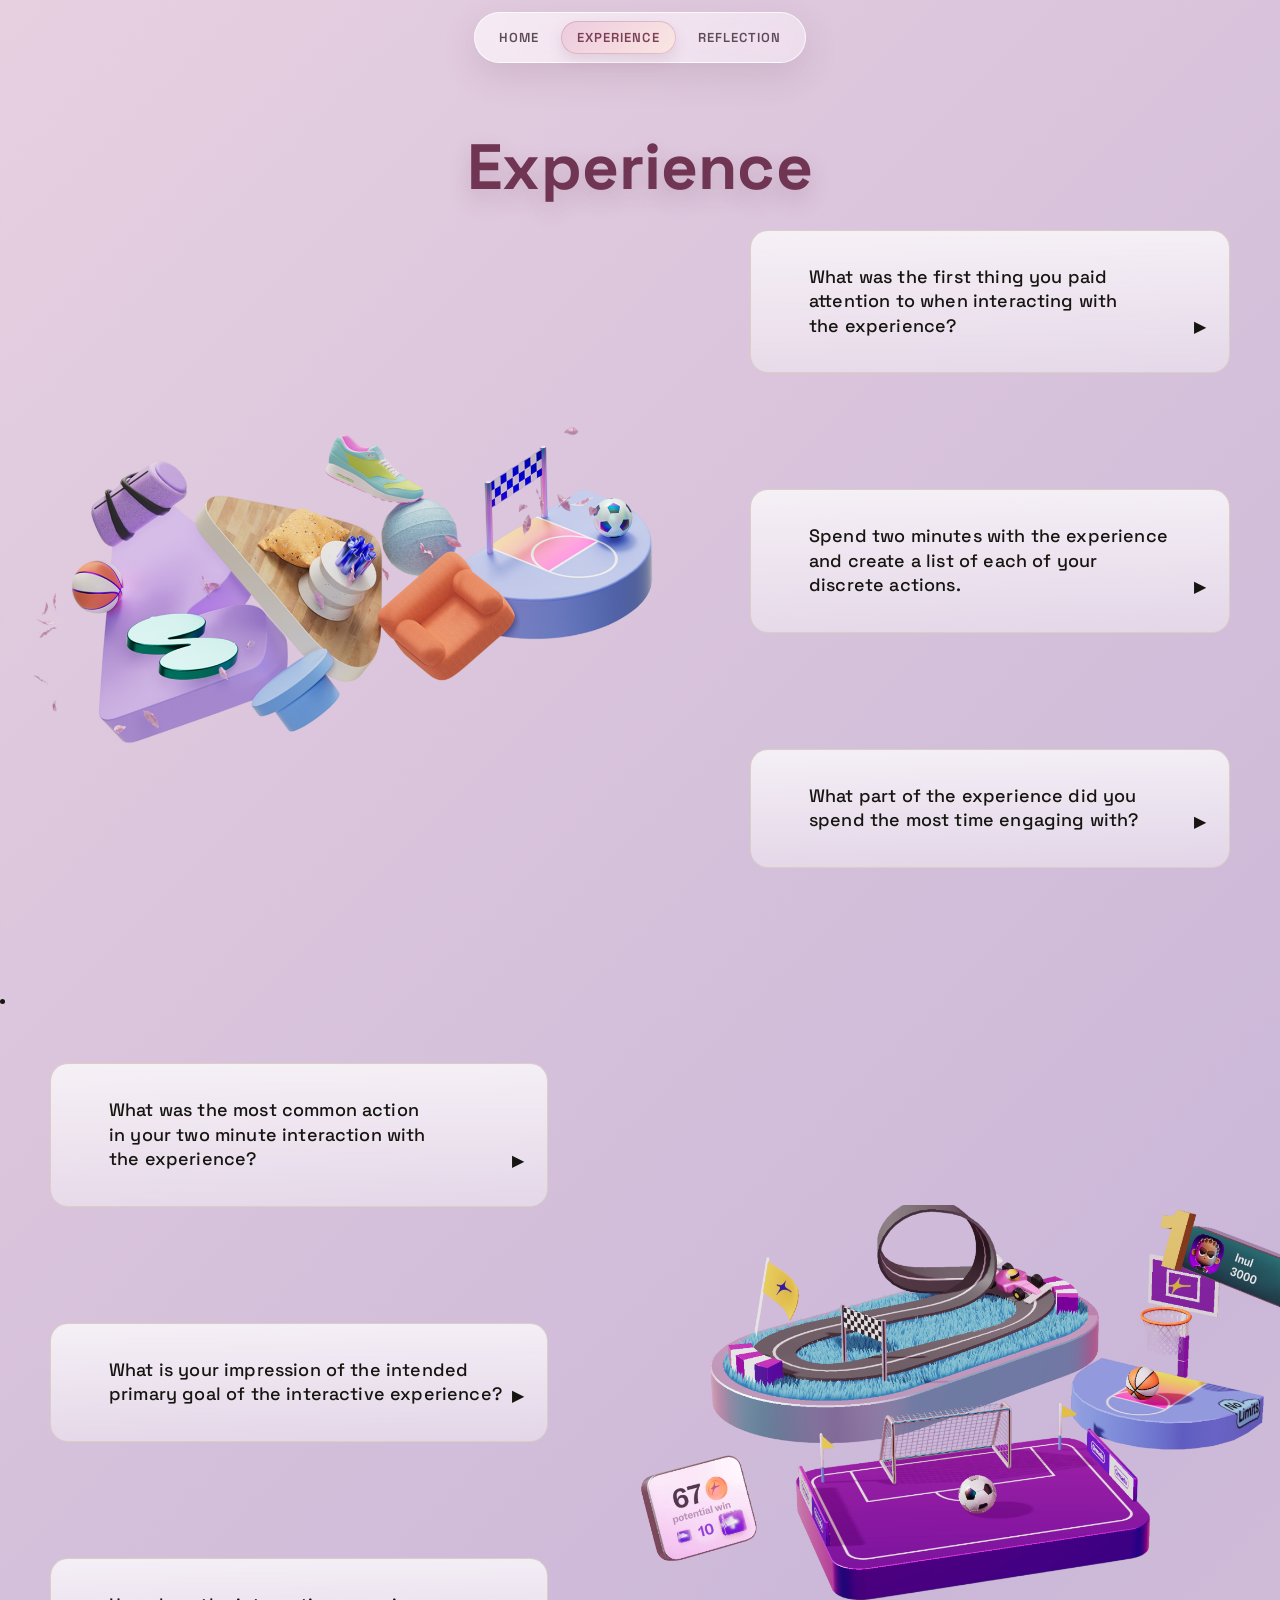
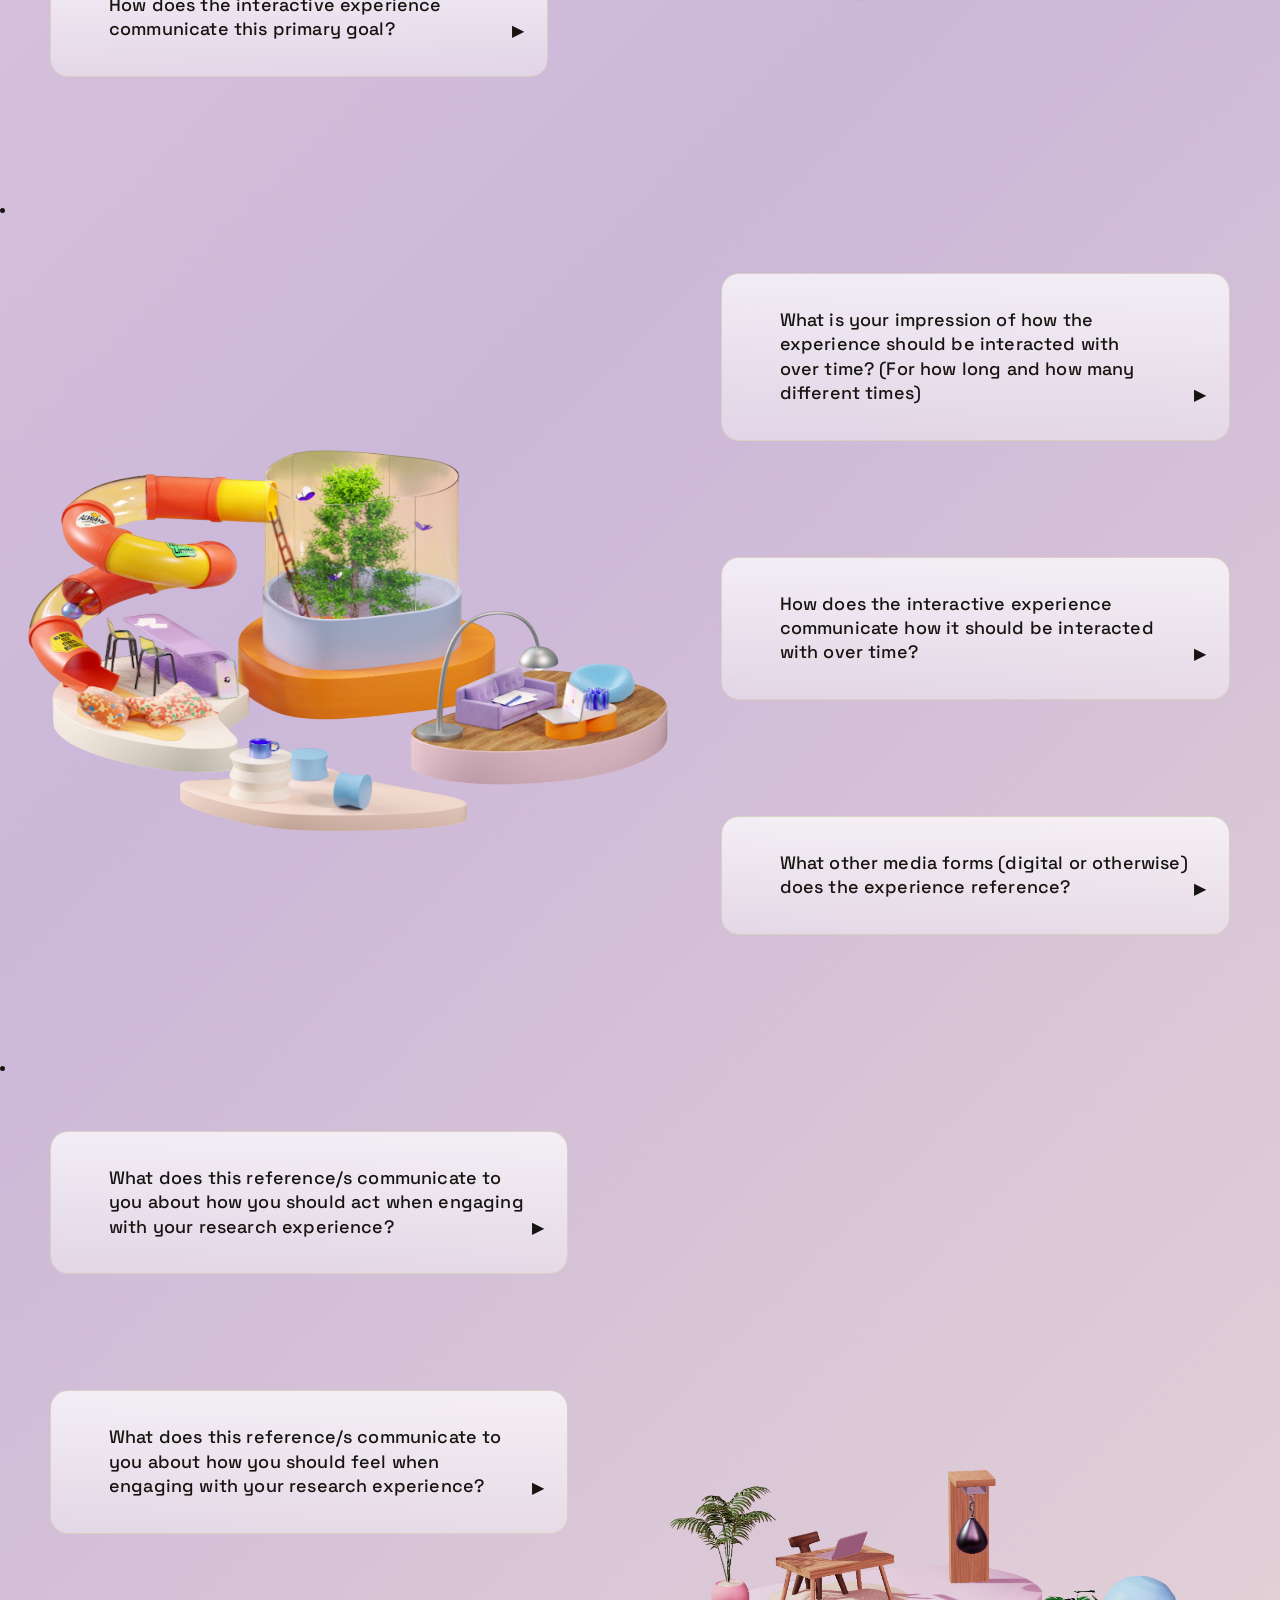
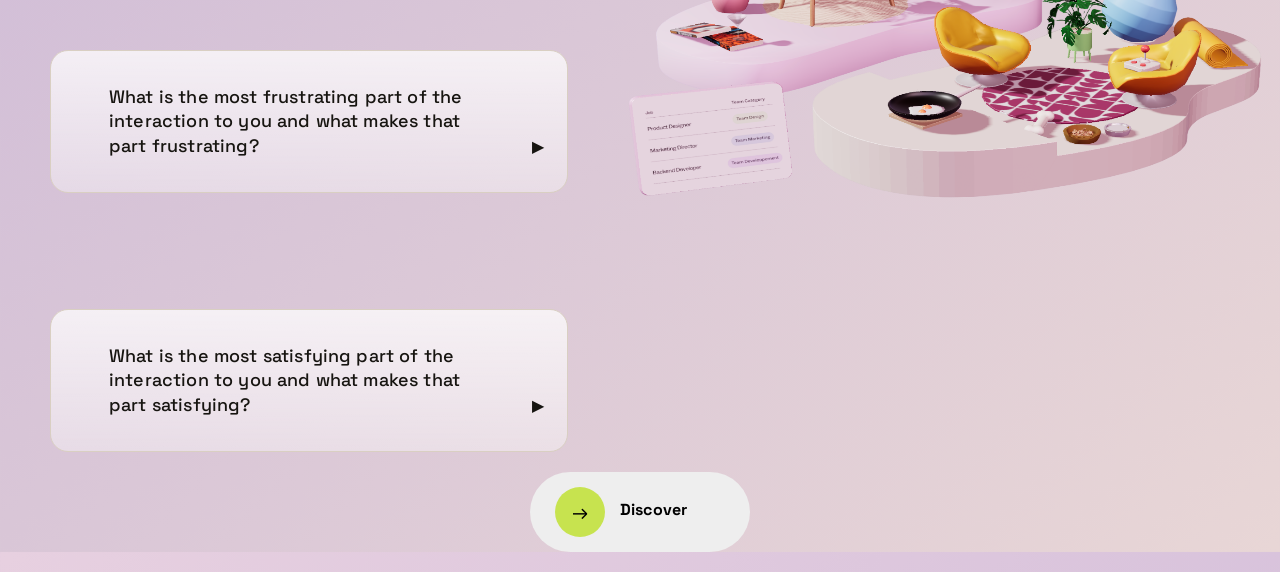
==== commit 46b14dc4: "last" ====
--- a/experience.html
+++ b/experience.html
@@ -27,13 +27,13 @@
     Experience
   </h1>
  
-<!--In this section, I designed a list of questions and answers, where every three questions are paired with an image 
-placed beside them. After each set of three questions, I used flex-direction: row-reverse to switch the position of the image and text. 
-This creates a zigzag layout, which makes the design look cleaner and more visually interesting.-->
-
-<!--I selected these images by taking screenshots from the Luni website. Since my responses are based on this website,
-I wanted to include visual examples of its 3D objects to support my answers. 
-This not only helps illustrate my analysis more clearly but also enhances the overall level of interaction and engagement for users.-->
+<!-- In this section, I designed a list of questions and answers, where every three questions are paired with an image placed beside them. 
+After each set, I used flex-direction: row-reverse to switch the position of the image and text, creating a zigzag layout. 
+This helps make the design look cleaner, less repetitive, and more visually engaging.-->
+
+<!--I selected these images as screenshots from the Luni website to support my responses.
+Including visual examples of the 3D objects helps illustrate my analysis more clearly 
+and makes the content more engaging for users.-->
 
   <div style="display: flex; align-items: center; gap: 40 px;">
   <img src="1.png" style="width: 700px; height: 500px;">
@@ -42,43 +42,33 @@
       <details class="qa">
         <summary>
           <h2 style="
-            font-size: 18px;">What was the first thing you paid attention to when interacting with the experience?</h2>
+            font-size: 18px;
+            margin-left: -30px;">What was the first thing you paid attention to when interacting with the experience?</h2>
         </summary>
                 <p style="
                     font-size: 15px;
-                    text-align: justify;">The first thing that caught my attention when interacting with the website was the colorful 3D environment on the homepage. The large text “Welcome to the Luni verse” appears behind several small scenes that look like different rooms or spaces representing parts of everyday life. The subtle movements and animations within each area made the environment feel lively and interesting. I was especially drawn to the soft pastel color palette, which creates a calm and pleasant visual atmosphere. The overall design feels imaginative and slightly dreamy, which makes the website look very playful and visually appealing.</p></details></li>
+                    text-align: justify;
+                    margin-left: -30px;">The first thing that caught my attention when interacting with the website was the colorful 3D environment on the homepage. The large text “Welcome to the Luni verse” appears behind several small scenes that look like different rooms or spaces representing parts of everyday life. The subtle movements and animations within each area made the environment feel lively and interesting. I was especially drawn to the soft pastel color palette, which creates a calm and pleasant visual atmosphere. The overall design feels imaginative and slightly dreamy, which makes the website look very playful and visually appealing.</p></details></li>
             <li class="qa-item">
                 <details class="qa">
                 <summary>
            <h2 style="
-                    font-size: 18px;">Spend two minutes with the experience and create a list of each of your discrete actions.</h2></summary>
-                <p style="
-                    font-size: 15px;
-                    text-align: justify;">During the first two minutes interacting with the experience, I performed the following actions:
-                    
-Opened the website and observed the 3D environment on the homepage.
-Moved the cursor around to observe the subtle movements of the scene.
-Looked closely at different objects placed in each area of the homepage.
-Hovered over elements and noticed objects moving or floating.
-Scrolled down to explore more parts of the website.
-Clicked on the Omada section to explore another environment.
-Observed the sports-themed environment, including the racing track and animated car.
-Interacted with objects such as the soccer ball and basketball.
-Navigated back to the homepage and clicked on the Studio section.
-Observed a new environment with dynamic 3D elements such as moving spheres and butterflies.
-Interacted with different 3D objects, including clicking on a butterfly and observing changes.
-Explored interactive elements such as turning objects on and off.
-Scrolled further and noticed the website automatically transitioned to a new section.
-Scrolled to the final Career section and observed a playful 3D environment with cute objects.
-Interacted with elements such as a frying pan and a punching bag, which responded in an engaging way.</p></details></li>
+                    font-size: 18px;
+                    margin-left: -30px;">Spend two minutes with the experience and create a list of each of your discrete actions.</h2></summary>
+                <p style="
+                    font-size: 15px;
+                    text-align: justify;
+                    margin-left: -30px;">During the first two minutes of interacting with the experience, I began by opening the website and observing the 3D environment on the homepage. I moved the cursor around to notice subtle movements in the scene and looked closely at different objects placed across the page. As I hovered over elements, I observed objects moving or floating, which encouraged further exploration. I then scrolled down to discover more sections of the website and clicked on the Omada section, where I explored a sports-themed environment with a racing track and an animated car. I interacted with objects such as a soccer ball and a basketball before navigating back to the homepage and accessing the Studio section. In this section, I observed another dynamic environment with moving spheres and butterflies, and interacted with elements like clicking on a butterfly and toggling objects on and off. As I continued scrolling, the website automatically transitioned into a new section, leading me to the final Career section, where I encountered a playful 3D environment with cute objects. I interacted with elements such as a frying pan and a punching bag, both of which responded in an engaging way.</p></details></li>
             <li>
                 <details class="qa">
                 <summary>
             <h2 style="
-                    font-size: 18px;">What part of the experience did you spend the most time engaging with?</h2></summary>
-                <p style="
-                    font-size: 15px;
-                    text-align: justify;">I spent the most time engaging with the interactive animations throughout the website. As the experience is designed in a 3D environment, many objects respond to user interaction, which makes the experience more engaging. I spent a significant amount of time interacting with these 3D elements, observing how they move and react when I hovered over or clicked on them. This aspect of the website encouraged me to explore more and repeat certain interactions multiple times. This suggests that the interactive animations are a key feature designed to capture and maintain user attention.</p></details></li></div>
+                    font-size: 18px;
+                    margin-left: -30px;">What part of the experience did you spend the most time engaging with?</h2></summary>
+                <p style="
+                    font-size: 15px;
+                    text-align: justify;
+                    margin-left: -30px;">I spent the most time engaging with the interactive animations throughout the website. As the experience is designed in a 3D environment, many objects respond to user interaction, which makes the experience more engaging. I spent a significant amount of time interacting with these 3D elements, observing how they move and react when I hovered over or clicked on them. This aspect of the website encouraged me to explore more and repeat certain interactions multiple times. This suggests that the interactive animations are a key feature designed to capture and maintain user attention.</p></details></li></div>
             <li>
                 <div style="display: flex; align-items: center; gap: 40 px; flex-direction:row-reverse;">
   <img src="2.png" style="width: 700px; height: 400px;">
@@ -87,26 +77,32 @@
                 <details class="qa">
                     <summary>
             <h2 style="
-                    font-size: 18px;">What was the most common action in your two minute interaction with the experience?</h2></summary>
-                <p style="
-                    font-size: 15px;
-                    text-align: justify;">The most common action during my two-minute interaction was moving the cursor across different parts of the 3D environment to observe how the objects respond. Many elements react to cursor movement by shifting or floating slightly, which encouraged me to continue exploring the scene. Another frequent action was scrolling, as I used it to navigate through the website and reveal new sections, where additional 3D elements would appear and animate as I moved down the page.</p></details></li>
-            <li>
-                <details class="qa">
-                    <summary>
-            <h2 style="
-                    font-size: 18px;">What is your impression of the intended primary goal of the interactive experience?</h2></summary>
-                <p style="
-                    font-size: 15px;
-                    text-align: justify;">The most common action during my two-minute interaction was moving the cursor across different parts of the 3D environment to observe how the objects respond. Many elements react to cursor movement by shifting or floating slightly, which encouraged me to continue exploring the scene. Another frequent action was scrolling, as I used it to navigate through the website and reveal new sections, where additional 3D elements would appear and animate as I moved down the page.</p></details></li>
-            <li>
-                <details class="qa">
-                    <summary>
-            <h2 style="
-                    font-size: 18px;">How does the interactive experience communicate this primary goal?</h2></summary>
-                <p style="
-                    font-size: 15px;
-                    text-align: justify;">The interactive experience communicates this goal through the use of visually engaging 3D environments, smooth animations, and visual storytelling. Each section introduces different aspects of the platform, allowing users to explore its features by interacting with 3D objects rather than passively reading text. After engaging with the 3D environments, users are presented with sections of text accompanied by fluid animations, where the typography and visuals appear almost dynamic and lively. This combination of movement, layout, and imagery helps guide users through the platform’s concept and enhances their overall understanding of its purpose.</p>
+                    font-size: 18px;
+                    margin-left: -30px;">What was the most common action in your two minute interaction with the experience?</h2></summary>
+                <p style="
+                    font-size: 15px;
+                    text-align: justify;
+                    margin-left: -30px;">The most common action during my two-minute interaction was moving the cursor across different parts of the 3D environment to observe how the objects respond. Many elements react to cursor movement by shifting or floating slightly, which encouraged me to continue exploring the scene. Another frequent action was scrolling, as I used it to navigate through the website and reveal new sections, where additional 3D elements would appear and animate as I moved down the page.</p></details></li>
+            <li>
+                <details class="qa">
+                    <summary>
+            <h2 style="
+                    font-size: 18px;
+                    margin-left: -30px;">What is your impression of the intended primary goal of the interactive experience?</h2></summary>
+                <p style="
+                    font-size: 15px;
+                    text-align: justify;
+                    margin-left: -30px;">The most common action during my two-minute interaction was moving the cursor across different parts of the 3D environment to observe how the objects respond. Many elements react to cursor movement by shifting or floating slightly, which encouraged me to continue exploring the scene. Another frequent action was scrolling, as I used it to navigate through the website and reveal new sections, where additional 3D elements would appear and animate as I moved down the page.</p></details></li>
+            <li>
+                <details class="qa">
+                    <summary>
+            <h2 style="
+                    font-size: 18px;
+                    margin-left: -30px;">How does the interactive experience communicate this primary goal?</h2></summary>
+                <p style="
+                    font-size: 15px;
+                    text-align: justify;
+                    margin-left: -30px;">The interactive experience communicates this goal through the use of visually engaging 3D environments, smooth animations, and visual storytelling. Each section introduces different aspects of the platform, allowing users to explore its features by interacting with 3D objects rather than passively reading text. After engaging with the 3D environments, users are presented with sections of text accompanied by fluid animations, where the typography and visuals appear almost dynamic and lively. This combination of movement, layout, and imagery helps guide users through the platform’s concept and enhances their overall understanding of its purpose.</p>
             </details></li></div>
             <li> 
                   <div style="display: flex; align-items: center; gap: 40 px;">
@@ -116,26 +112,32 @@
                 <details class="qa">
                     <summary>
             <h2 style="
-                    font-size: 18px;" >What is your impression of how the experience should be interacted with over time? (For how long and how many different times)</h2></summary>
-                <p style="
-                    font-size: 15px;
-                    text-align: justify;">In my opinion, the experience is designed to be used for a short period of time, typically around five to ten minutes. From my experience, the visually appealing interface, including the moving 3D elements and harmonious pastel colors, encourages users to explore the website in one session. However, it seems that the experience does not require frequent revisits, as it mainly functions as an introduction to the platform. I feel that one or two visits are enough for users to fully explore its content.</p></details></li>
-            <li>
-                <details class="qa">
-                    <summary>
-            <h2 style="
-                    font-size: 18px;">How does the interactive experience communicate how it should be interacted with over time?</h2></summary>
-                <p style="
-                    font-size: 15px;
-                    text-align: justify;">The interactive experience communicates this through its scroll-based structure and linear progression. As users scroll down the page, new sections are revealed sequentially, guiding them to explore the experience in a single session. Users are encouraged to click and interact with different elements in each section, engage with small 3D objects, and then read the related information about the platform. Additionally, the lack of features such as user accounts or regularly updated content suggests that the experience is designed to be explored once rather than repeatedly.</p></details></li>
-            <li>
-                 <details class="qa">
-                    <summary>
-            <h2 style="
-                    font-size: 18px;" >What other media forms (digital or otherwise) does the experience reference?</h2></summary>
-                <p style="
-                    font-size: 15px;
-                    text-align: justify;">In my opinion, the experience references a variety of media forms, including video games, web-based animations, and digital product advertisements. The 3D environments and interactive elements create a game-like experience, allowing users to interact with objects as if they are playing within a virtual space. At the same time, the smooth animations of both visuals and text resemble common web animation styles found in modern websites. In addition, the overall structure and polished visual presentation of the website reflect a modern product landing page designed to promote a digital application.</p></details></li></div>
+                    font-size: 18px;
+                    margin-left: -30px;" >What is your impression of how the experience should be interacted with over time? (For how long and how many different times)</h2></summary>
+                <p style="
+                    font-size: 15px;
+                    text-align: justify;
+                    margin-left: -30px;">In my opinion, the experience is designed to be used for a short period of time, typically around five to ten minutes. From my experience, the visually appealing interface, including the moving 3D elements and harmonious pastel colors, encourages users to explore the website in one session. However, it seems that the experience does not require frequent revisits, as it mainly functions as an introduction to the platform. I feel that one or two visits are enough for users to fully explore its content.</p></details></li>
+            <li>
+                <details class="qa">
+                    <summary>
+            <h2 style="
+                    font-size: 18px;
+                    margin-left: -30px;">How does the interactive experience communicate how it should be interacted with over time?</h2></summary>
+                <p style="
+                    font-size: 15px;
+                    text-align: justify;
+                    margin-left: -30px;">The interactive experience communicates this through its scroll-based structure and linear progression. As users scroll down the page, new sections are revealed sequentially, guiding them to explore the experience in a single session. Users are encouraged to click and interact with different elements in each section, engage with small 3D objects, and then read the related information about the platform. Additionally, the lack of features such as user accounts or regularly updated content suggests that the experience is designed to be explored once rather than repeatedly.</p></details></li>
+            <li>
+                 <details class="qa">
+                    <summary>
+            <h2 style="
+                    font-size: 18px;
+                    margin-left: -30px;" >What other media forms (digital or otherwise) does the experience reference?</h2></summary>
+                <p style="
+                    font-size: 15px;
+                    text-align: justify;
+                    margin-left: -30px;">In my opinion, the experience references a variety of media forms, including video games, web-based animations, and digital product advertisements. The 3D environments and interactive elements create a game-like experience, allowing users to interact with objects as if they are playing within a virtual space. At the same time, the smooth animations of both visuals and text resemble common web animation styles found in modern websites. In addition, the overall structure and polished visual presentation of the website reflect a modern product landing page designed to promote a digital application.</p></details></li></div>
             <li>
                   <div style="display: flex; align-items: center; gap: 40 px; flex-direction: row-reverse;">
   <img src="4.png" style="width: 1400px; height: 400px;">
@@ -144,34 +146,42 @@
                  <details class="qa">
                     <summary>
             <h2 style="
-                    font-size: 18px;">What does this reference/s communicate to you about how you should act when engaging with your research experience?</h2></summary>
-                <p style="
-                    font-size: 15px;
-                    text-align: justify;">These references suggest that I should interact with the experience in an active and exploratory way. The game-like elements encourage me to click, move the cursor, and interact with different 3D objects. Meanwhile, the web animation style leads me to scroll and observe how the content and concept change as I scroll up and down the page. At the same time, the structure of product advertisements also encourages me to read, explore, and understand the information about the interactive web project.</p></details></li>
-            <li>
-                 <details class="qa">
-                    <summary>
-            <h2 style="
-                    font-size: 18px;">What does this reference/s communicate to you about how you should feel when engaging with your research experience?</h2></summary>
-                <p style="
-                    font-size: 15px;
-                    text-align: justify;">These references suggest that I should feel curious, excited, and engaged while interacting with the experience. The game-like elements make me feel excited and curious, as exploring one section encourages me to move to another to discover more interesting features. The web animation style makes me feel satisfied and impressed, as the smooth movements and soft visuals create a light and almost dreamlike atmosphere, as if I am floating in the clouds. In addition, the structure of a modern product landing page makes me feel interested and confident in the platform, as it presents information in a clear, polished, and visually appealing way.</p></details></li>
-            <li>
-                 <details class="qa">
-                    <summary>
-            <h2 style="
-                    font-size: 18px;">What is the most frustrating part of the interaction to you and what makes that part frustrating?</h2></summary>
-                <p style="
-                    font-size: 15px;
-                    text-align: justify;">One of the most annoying aspects of interaction is scroll sensitivity. The site responds very quickly to scrolling input, which sometimes causes the page to move to the next section too suddenly. As a result, I sometimes missed important details or didn't have enough time to fully explore the previous section before moving on to another experience. This made the interaction feel a bit rushed and reduced my ability to fully engage with certain elements.</p></details></li>
-            <li>
-                 <details class="qa">
-                    <summary>
-            <h2 style="
-                    font-size: 18px;">What is the most satisfying part of the interaction to you and what makes that part satisfying?</h2></summary>
-                <p style="
-                    font-size: 15px;
-                    text-align: justify;">The most satisfying part of the experience is the visual design of the site, especially the use of 3D elements and smooth animations. Carefully designed 3D objects, combined with soothing pastel colors, create a vibrant and visually pleasing environment. Smooth movements and responsive interactions make designs vibrant and engaging, enhancing the overall user experience. This strong visual design makes the website fun to explore and leaves a lasting impression.</p></details></li></div>
+                    font-size: 18px;
+                    margin-left: -30px;">What does this reference/s communicate to you about how you should act when engaging with your research experience?</h2></summary>
+                <p style="
+                    font-size: 15px;
+                    text-align: justify;
+                    margin-left: -30px;">These references suggest that I should interact with the experience in an active and exploratory way. The game-like elements encourage me to click, move the cursor, and interact with different 3D objects. Meanwhile, the web animation style leads me to scroll and observe how the content and concept change as I scroll up and down the page. At the same time, the structure of product advertisements also encourages me to read, explore, and understand the information about the interactive web project.</p></details></li>
+            <li>
+                 <details class="qa">
+                    <summary>
+            <h2 style="
+                    font-size: 18px;
+                    margin-left: -30px;">What does this reference/s communicate to you about how you should feel when engaging with your research experience?</h2></summary>
+                <p style="
+                    font-size: 15px;
+                    text-align: justify;
+                    margin-left: -30px;">These references suggest that I should feel curious, excited, and engaged while interacting with the experience. The game-like elements make me feel excited and curious, as exploring one section encourages me to move to another to discover more interesting features. The web animation style makes me feel satisfied and impressed, as the smooth movements and soft visuals create a light and almost dreamlike atmosphere, as if I am floating in the clouds. In addition, the structure of a modern product landing page makes me feel interested and confident in the platform, as it presents information in a clear, polished, and visually appealing way.</p></details></li>
+            <li>
+                 <details class="qa">
+                    <summary>
+            <h2 style="
+                    font-size: 18px;
+                    margin-left: -30px;">What is the most frustrating part of the interaction to you and what makes that part frustrating?</h2></summary>
+                <p style="
+                    font-size: 15px;
+                    text-align: justify;
+                    margin-left: -30px;">One of the most annoying aspects of interaction is scroll sensitivity. The site responds very quickly to scrolling input, which sometimes causes the page to move to the next section too suddenly. As a result, I sometimes missed important details or didn't have enough time to fully explore the previous section before moving on to another experience. This made the interaction feel a bit rushed and reduced my ability to fully engage with certain elements.</p></details></li>
+            <li>
+                 <details class="qa">
+                    <summary>
+            <h2 style="
+                    font-size: 18px;
+                    margin-left: -30px;">What is the most satisfying part of the interaction to you and what makes that part satisfying?</h2></summary>
+                <p style="
+                    font-size: 15px;
+                    text-align: justify;
+                    margin-left: -30px;">The most satisfying part of the experience is the visual design of the site, especially the use of 3D elements and smooth animations. Carefully designed 3D objects, combined with soothing pastel colors, create a vibrant and visually pleasing environment. Smooth movements and responsive interactions make designs vibrant and engaging, enhancing the overall user experience. This strong visual design makes the website fun to explore and leaves a lasting impression.</p></details></li></div>
         </ol>
 
         <div style="display: flex;
--- a/style.css
+++ b/style.css
@@ -18,6 +18,22 @@
   --shadow-soft: 0 12px 36px rgba(41, 23, 11, 0.08);
 }
 
+.sub {
+  margin: 0;
+  color: var(--muted);
+  max-width: 62ch;
+  font-size: clamp(16px, 1.8vw, 19px);
+}
+
+.eyebrow {
+  text-transform: uppercase;
+  letter-spacing: 0.22em;
+  font-size: 11px;
+  font-weight: 500;
+  color: var(--accent);
+  margin: 0 0 10px;
+}
+
 .img-box{
   position: relative;
   width: 100%;
@@ -36,10 +52,9 @@
   animation: fade 8s infinite;
 }
 
-/*I added an automatic slideshow effect that transitions between the images. I chose this effect because 
-t makes the section more dynamic and engaging, rather than showing static images. It also reflects the interactive nature of the Luni website,
-where movement and animation play an important role in the user experience. At the same time, 
-I kept the transition simple to ensure that it does not distract users or reduce readability.*/
+/*I added an automatic slideshow effect to transition between the images, making the section more dynamic and engaging. 
+This reflects the interactive nature of the Luni website, where movement and animation play an important role. 
+At the same time, I kept the transitions simple to avoid distracting users and to maintain readability.*/
 
 /* delay */
 .img-box img:nth-child(1){ animation-delay: 0s; }
@@ -128,13 +143,16 @@
   filter: drop-shadow(0 6px 14px rgba(0, 0, 0, 0.12));
 }
 
-
+/* In this section, I designed the Q&A layout using individual boxes for each question and answer, 
+and added hover effects to make the interaction more engaging. As this was my first time coding, I found it challenging. I used ChatGPT for support, 
+then refined it myself by removing unnecessary elements and adjusting it based on my understanding. I also applied layout techniques such as alignment, margin, padding, and borders, 
+along with small transform effects to improve the overall design and interaction.*/
 
 .qa-list {
   list-style: none;
   counter-reset: qa;
   padding: 0;
-  margin: 0 0 64px;
+  margin: 0 0 70px;
   display: grid;
   gap: 16px;
 }
@@ -150,17 +168,6 @@
   margin: 50px;
 }
 
-.qa-list li::before {
-  content: counter(qa, decimal-leading-zero);
-  position: absolute;
-  left: 28px;
-  top: 24px;
-  font-size: 12px;
-  font-weight: 600;
-  letter-spacing: 0.18em;
-  color: var(--accent);
-}
-
 .qa-list h2 {
   font-size: clamp(17px, 1.95vw, 21px);
   line-height: 1.36;
@@ -183,25 +190,21 @@
     box-shadow: 0 10px 26px rgba(35, 20, 8, 0.08);
   }
 }
-/* SUMMARY */
+
 .qa summary{
   list-style: none;
   cursor: pointer;
   position: relative;
 }
-.qa summary::-webkit-details-marker{
-  display: none;
-}
-/* MŨI TÊN ▶ */
+
 .qa summary::after{
   content: "▶";
   position: absolute;
   right: -5px;
   bottom: -2px;
-
   transition: transform 0.3s ease;
 }
-/* khi mở → xoay xuống */
+
 .qa[open] summary::after{
   transform: rotate(90deg);
 }
@@ -266,6 +269,11 @@
     font-size: 17px;
   }
 }
+
+/*I found this arrow animation quite challenging, especially when making the text appear on hover. 
+I first used ChatGPT to generate the initial code, then explored tutorials on YouTube to better understand how the animation works. 
+After that, I adjusted and simplified the code to fit my design.
+This helped me improve my understanding of CSS animations and apply what I learned in Week 4.*/
 
 .luni-btn{
   position: relative;
@@ -289,14 +297,11 @@
   width: 50px;
   height: 50px;
   border-radius: 50%;
-
   background: #c7e34f;
   display: flex;
   align-items: center;
   justify-content: center;
-
   font-size: 20px;
-
   transition: transform 0.4s ease;
   will-change: transform;
 }
@@ -362,7 +367,6 @@
     opacity: 1;
   }
 }
-
 
 /*The navigation bar is designed to be minimal in order to keep the website clear and easy to use. 
 I added a hover effect to provide visual feedback and encourage user interaction.
@@ -419,6 +423,9 @@
   box-shadow: inset 0 0 0 1px rgba(170, 105, 142, 0.3), 0 6px 14px rgba(128, 78, 105, 0.16);
 }
 
+/*For this part, I applied the knowledge I learned in class by using basic CSS properties to design the layout of the page. 
+I focused on arranging different boxes and elements clearly so that the content is easy to read and well-organised.*/
+
 /*REFLECTION PAGE*/
 .reflection-page {
   width: min(1120px, calc(100% - 56px));
@@ -443,19 +450,11 @@
   color: #8c5372;
 }
 
-.reflection-hero h1 {
-  margin: 0 0 14px;
-  font-size: clamp(42px, 7vw, 68px);
-  line-height: 0.95;
-  color: #6f3553;
-  text-shadow: 0 10px 22px rgba(111, 53, 83, 0.2);
-}
-
 .reflection-lead {
   margin: 0;
   max-width: 72ch;
   text-align: justify;
-  font-size: 16px;
+  font-size: 15px;
   color: #2f2630;
 }
 
